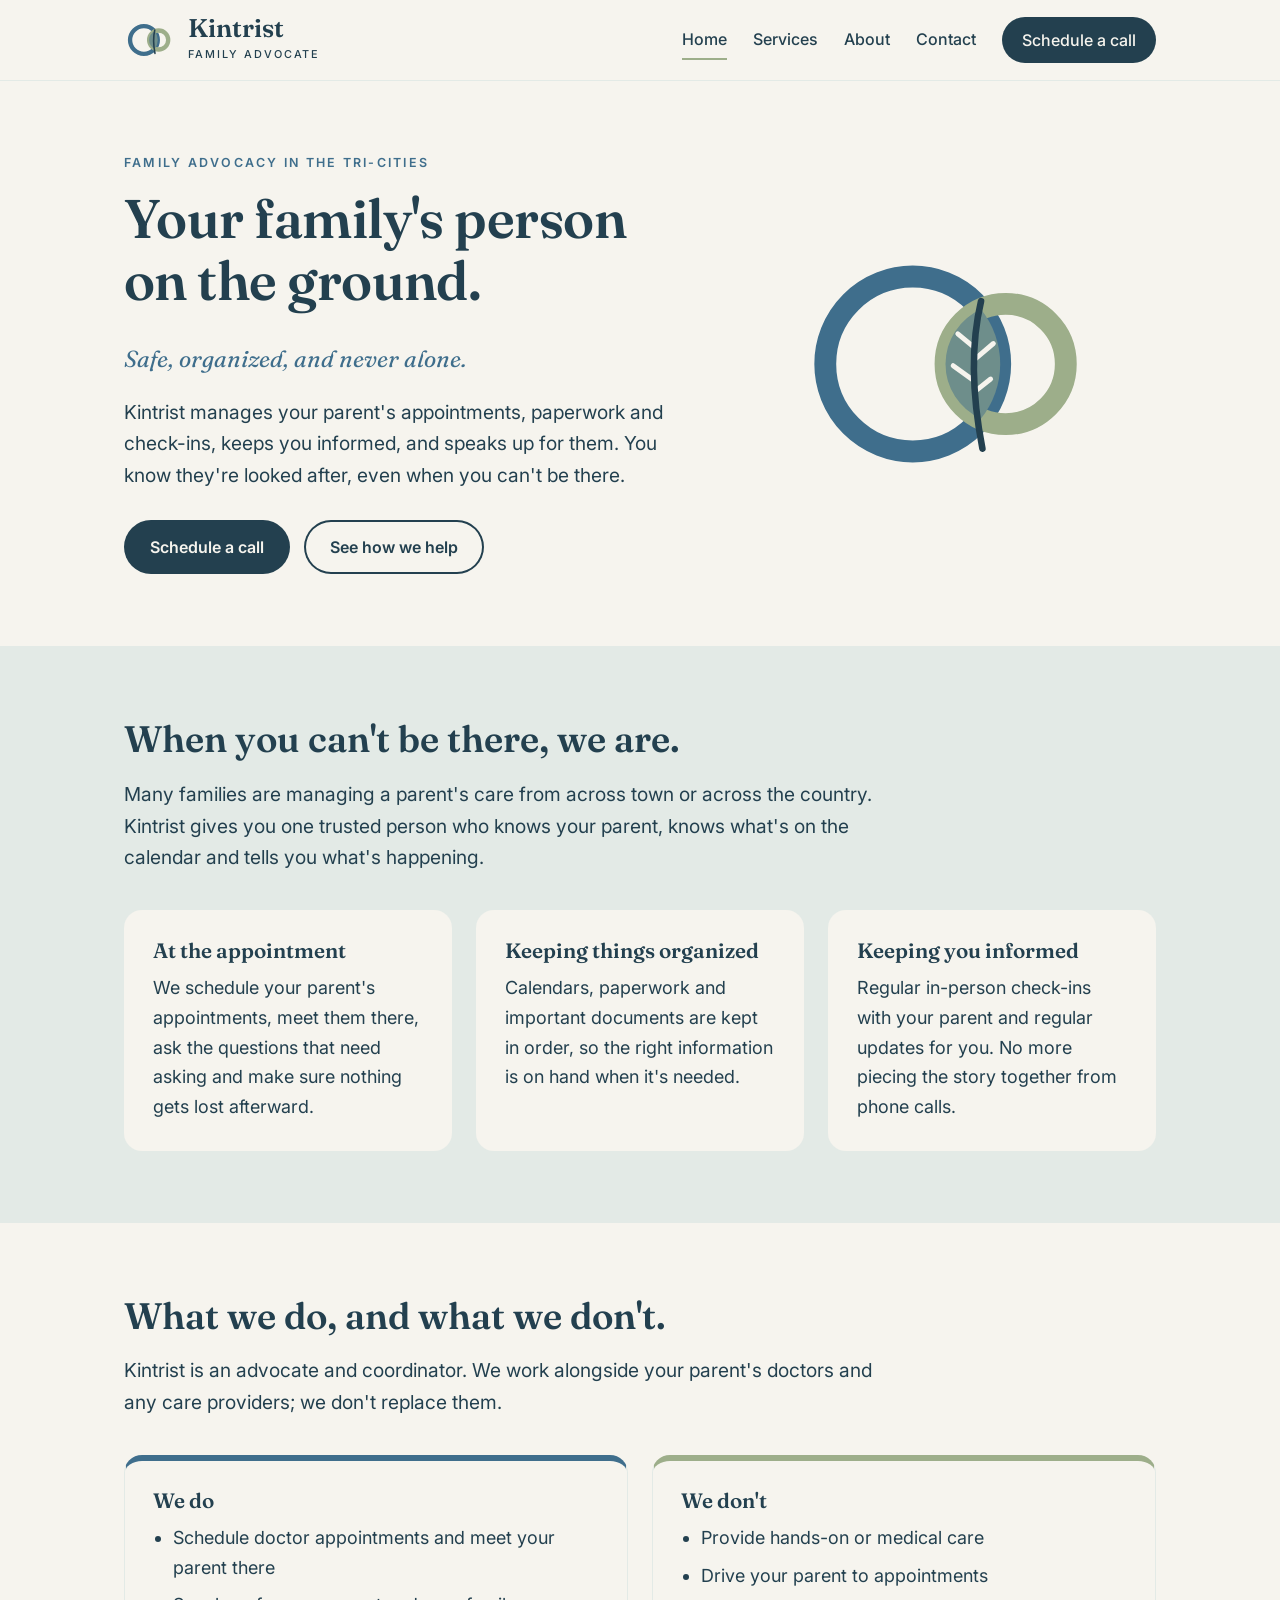
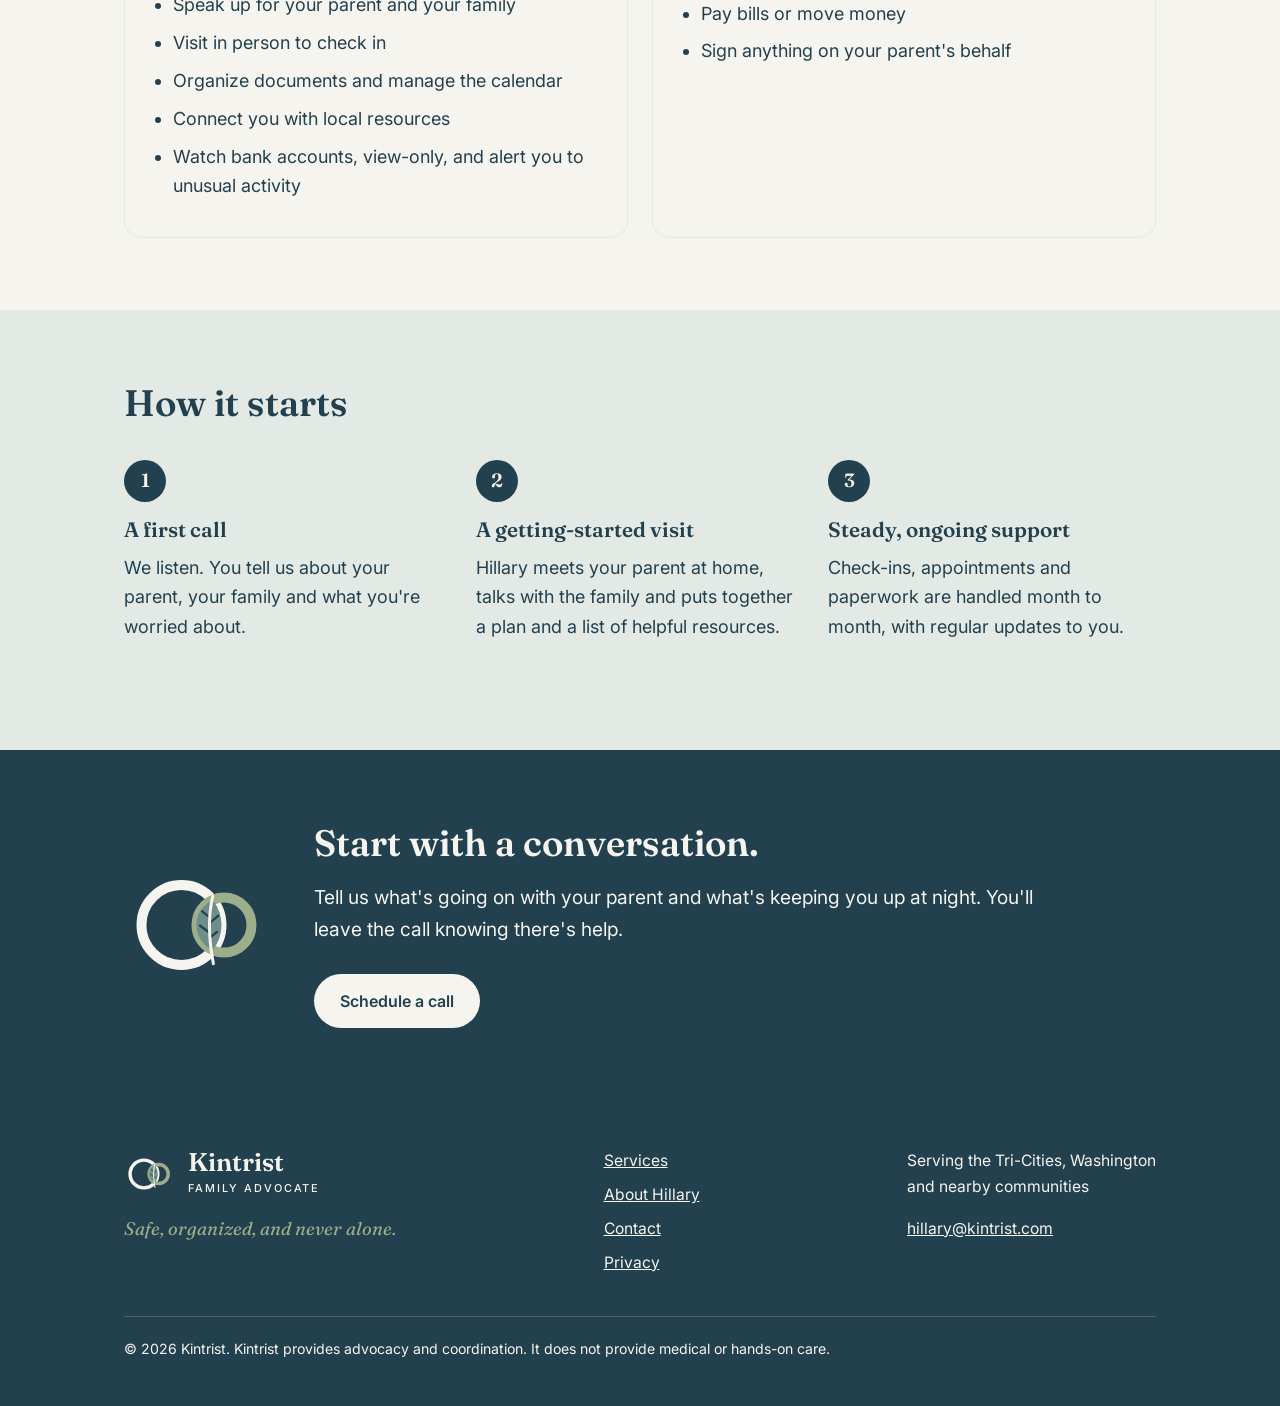
==== index.html @ 2deb4d43 "Add first draft of the Kintrist website Home, Services, About, Contact and Privacy pages in the appr" ====
<!DOCTYPE html>
<html lang="en">
<head>
  <meta charset="utf-8">
  <meta name="viewport" content="width=device-width, initial-scale=1">
  <title>Kintrist | Family Advocate in the Tri-Cities, WA</title>
  <meta name="description" content="Kintrist manages your parent's appointments, paperwork and check-ins in the Tri-Cities, keeps your family informed, and speaks up for them.">
  <link rel="icon" href="favicon.svg" type="image/svg+xml">
  <link rel="preconnect" href="https://fonts.googleapis.com">
  <link rel="preconnect" href="https://fonts.gstatic.com" crossorigin>
  <link href="https://fonts.googleapis.com/css2?family=Fraunces:ital,opsz,wght@0,9..144,600;1,9..144,400&family=Inter:wght@400;500;600&display=swap" rel="stylesheet">
  <link rel="stylesheet" href="styles.css">
</head>
<body>
  <a class="skip" href="#main">Skip to main content</a>
  <header class="site-header">
    <div class="wrap">
      <a class="lockup" href="index.html" aria-label="Kintrist, Family Advocate: home">
        <svg xmlns="http://www.w3.org/2000/svg" viewBox="0 0 120 120" aria-hidden="true">
  <circle cx="46" cy="60" r="32" fill="none" stroke="#3F6E8C" stroke-width="10"/>
  <circle cx="80" cy="60" r="22" fill="none" stroke="#9DAE8A" stroke-width="10"/>
  <path d="M70.94 39.95 A32 32 0 0 1 70.94 80.05 A22 22 0 0 1 70.94 39.95 Z" fill="#6E8E8B"/>
  <path d="M71 37 Q65.5 60 71.5 91" stroke="#23404F" stroke-width="3.6" stroke-linecap="round" fill="none"/>
</svg>
        <span><span class="lockup-name">Kintrist</span><span class="lockup-desc">Family Advocate</span></span>
      </a>
      <nav class="nav" aria-label="Main">
        <a href="index.html" aria-current="page">Home</a>
        <a href="services.html">Services</a>
        <a href="about.html">About</a>
        <a href="contact.html">Contact</a>
        <a class="button" href="contact.html">Schedule a call</a>
      </nav>
    </div>
  </header>

  <main id="main">
    <section class="hero">
      <div class="wrap">
        <div>
          <p class="eyebrow">Family advocacy in the Tri-Cities</p>
          <h1>Your family's person on the ground.</h1>
          <p class="tagline">Safe, organized, and never alone.</p>
          <p class="lead">Kintrist manages your parent's appointments, paperwork and check-ins, keeps you informed, and speaks up for them. You know they're looked after, even when you can't be there.</p>
          <div class="actions">
            <a class="button" href="contact.html">Schedule a call</a>
            <a class="button ghost" href="services.html">See how we help</a>
          </div>
        </div>
        <div class="hero-mark">
          <svg xmlns="http://www.w3.org/2000/svg" viewBox="0 0 120 120" role="img" aria-label="Kintrist logo: two overlapping rings with a feather where they meet">
  <circle cx="46" cy="60" r="32" fill="none" stroke="#3F6E8C" stroke-width="8"/>
  <circle cx="80" cy="60" r="22" fill="none" stroke="#9DAE8A" stroke-width="8"/>
  <path d="M70.94 39.95 A32 32 0 0 1 70.94 80.05 A22 22 0 0 1 70.94 39.95 Z" fill="#6E8E8B"/>
  <path d="M68.6 54 L62.5 49 M68.3 66 L60.8 60.6 M69 58 L75.5 52.5 M68.8 70 L74.5 65.5" stroke="#F6F4EE" stroke-width="1.8" stroke-linecap="round" fill="none"/>
  <path d="M71 37 Q65.5 60 71.5 91" stroke="#23404F" stroke-width="2.4" stroke-linecap="round" fill="none"/>
</svg>
        </div>
      </div>
    </section>

    <section class="soft">
      <div class="wrap">
        <h2>When you can't be there, we are.</h2>
        <p class="lead">Many families are managing a parent's care from across town or across the country. Kintrist gives you one trusted person who knows your parent, knows what's on the calendar and tells you what's happening.</p>
        <div class="grid three">
          <div class="card">
            <h3>At the appointment</h3>
            <p>We schedule your parent's appointments, meet them there, ask the questions that need asking and make sure nothing gets lost afterward.</p>
          </div>
          <div class="card">
            <h3>Keeping things organized</h3>
            <p>Calendars, paperwork and important documents are kept in order, so the right information is on hand when it's needed.</p>
          </div>
          <div class="card">
            <h3>Keeping you informed</h3>
            <p>Regular in-person check-ins with your parent and regular updates for you. No more piecing the story together from phone calls.</p>
          </div>
        </div>
      </div>
    </section>

    <section>
      <div class="wrap">
        <h2>What we do, and what we don't.</h2>
        <p class="lead">Kintrist is an advocate and coordinator. We work alongside your parent's doctors and any care providers; we don't replace them.</p>
        <div class="grid two">
          <div class="card do">
            <h3>We do</h3>
            <ul>
              <li>Schedule doctor appointments and meet your parent there</li>
              <li>Speak up for your parent and your family</li>
              <li>Visit in person to check in</li>
              <li>Organize documents and manage the calendar</li>
              <li>Connect you with local resources</li>
              <li>Watch bank accounts, view-only, and alert you to unusual activity</li>
            </ul>
          </div>
          <div class="card dont">
            <h3>We don't</h3>
            <ul>
              <li>Provide hands-on or medical care</li>
              <li>Drive your parent to appointments</li>
              <li>Pay bills or move money</li>
              <li>Sign anything on your parent's behalf</li>
            </ul>
          </div>
        </div>
      </div>
    </section>

    <section class="soft">
      <div class="wrap">
        <h2>How it starts</h2>
        <ol class="steps grid three">
          <li>
            <h3>A first call</h3>
            <p>We listen. You tell us about your parent, your family and what you're worried about.</p>
          </li>
          <li>
            <h3>A getting-started visit</h3>
            <p>Hillary meets your parent at home, talks with the family and puts together a plan and a list of helpful resources.</p>
          </li>
          <li>
            <h3>Steady, ongoing support</h3>
            <p>Check-ins, appointments and paperwork are handled month to month, with regular updates to you.</p>
          </li>
        </ol>
      </div>
    </section>

    <section class="band">
      <div class="wrap">
        <svg xmlns="http://www.w3.org/2000/svg" viewBox="0 0 120 120" role="img" aria-label="Kintrist logo">
  <circle cx="46" cy="60" r="32" fill="none" stroke="#F6F4EE" stroke-width="8"/>
  <circle cx="80" cy="60" r="22" fill="none" stroke="#9DAE8A" stroke-width="8"/>
  <path d="M70.94 39.95 A32 32 0 0 1 70.94 80.05 A22 22 0 0 1 70.94 39.95 Z" fill="#6E8E8B"/>
  <path d="M68.6 54 L62.5 49 M68.3 66 L60.8 60.6 M69 58 L75.5 52.5 M68.8 70 L74.5 65.5" stroke="#23404F" stroke-width="1.8" stroke-linecap="round" fill="none"/>
  <path d="M71 37 Q65.5 60 71.5 91" stroke="#F6F4EE" stroke-width="2.4" stroke-linecap="round" fill="none"/>
</svg>
        <div>
          <h2>Start with a conversation.</h2>
          <p class="lead">Tell us what's going on with your parent and what's keeping you up at night. You'll leave the call knowing there's help.</p>
          <div class="actions"><a class="button on-dark" href="contact.html">Schedule a call</a></div>
        </div>
      </div>
    </section>
  </main>

  <footer class="site-footer">
    <div class="wrap">
      <div>
        <a class="lockup" href="index.html" aria-label="Kintrist home">
          <svg xmlns="http://www.w3.org/2000/svg" viewBox="0 0 120 120" aria-hidden="true">
  <circle cx="46" cy="60" r="32" fill="none" stroke="#F6F4EE" stroke-width="8"/>
  <circle cx="80" cy="60" r="22" fill="none" stroke="#9DAE8A" stroke-width="8"/>
  <path d="M70.94 39.95 A32 32 0 0 1 70.94 80.05 A22 22 0 0 1 70.94 39.95 Z" fill="#6E8E8B"/>
  <path d="M68.6 54 L62.5 49 M68.3 66 L60.8 60.6 M69 58 L75.5 52.5 M68.8 70 L74.5 65.5" stroke="#23404F" stroke-width="1.8" stroke-linecap="round" fill="none"/>
  <path d="M71 37 Q65.5 60 71.5 91" stroke="#F6F4EE" stroke-width="2.4" stroke-linecap="round" fill="none"/>
</svg>
          <span><span class="lockup-name">Kintrist</span><span class="lockup-desc">Family Advocate</span></span>
        </a>
        <p class="tagline">Safe, organized, and never alone.</p>
      </div>
      <ul>
        <li><a href="services.html">Services</a></li>
        <li><a href="about.html">About Hillary</a></li>
        <li><a href="contact.html">Contact</a></li>
        <li><a href="privacy.html">Privacy</a></li>
      </ul>
      <div>
        <p>Serving the Tri-Cities, Washington<br>and nearby communities</p>
        <p><a href="mailto:hillary@kintrist.com">hillary@kintrist.com</a></p>
      </div>
      <p class="legal">&copy; 2026 Kintrist. Kintrist provides advocacy and coordination. It does not provide medical or hands-on care.</p>
    </div>
  </footer>
</body>
</html>
---- styles.css ----
/* Kintrist site styles. Brand rules: see the Kintrist Brand Identity doc. */
:root {
  --k-river: #3F6E8C;
  --k-sage: #9DAE8A;
  --k-overlap: #6E8E8B;
  --k-deep: #23404F;
  --k-linen: #F6F4EE;
  --k-mist: #E3EAE6;
  --k-font-display: 'Fraunces', Georgia, serif;
  --k-font-body: 'Inter', system-ui, -apple-system, 'Segoe UI', sans-serif;
  --k-width: 1080px;
}
*, *::before, *::after { box-sizing: border-box; }
html { -webkit-text-size-adjust: 100%; }
body {
  margin: 0;
  background: var(--k-linen);
  color: var(--k-deep);
  font-family: var(--k-font-body);
  font-size: 18px;
  line-height: 1.65;
}
img, svg { max-width: 100%; }
h1, h2, h3 { font-family: var(--k-font-display); font-weight: 600; color: var(--k-deep); line-height: 1.15; margin: 0 0 0.5em; }
h1 { font-size: clamp(2.2rem, 5vw, 3.4rem); letter-spacing: -0.01em; }
h2 { font-size: clamp(1.7rem, 3.4vw, 2.3rem); }
h3 { font-size: 1.3rem; }
p { margin: 0 0 1em; }
a { color: var(--k-river); }
a:focus-visible, button:focus-visible, input:focus-visible, textarea:focus-visible {
  outline: 3px solid var(--k-river); outline-offset: 3px;
}
.wrap { max-width: var(--k-width); margin: 0 auto; padding: 0 24px; }
.skip { position: absolute; left: -9999px; }
.skip:focus { left: 16px; top: 16px; background: var(--k-linen); padding: 8px 12px; z-index: 10; }

/* Header */
.site-header { border-bottom: 1px solid var(--k-mist); background: var(--k-linen); }
.site-header .wrap { display: flex; align-items: center; justify-content: space-between; gap: 16px 32px; flex-wrap: wrap; padding-top: 14px; padding-bottom: 14px; }
.lockup { display: flex; align-items: center; gap: 12px; text-decoration: none; color: var(--k-deep); }
.lockup svg { width: 52px; height: 52px; flex: none; }
.lockup-name { display: block; font-family: var(--k-font-display); font-weight: 600; font-size: 1.6rem; line-height: 1; }
.lockup-desc { display: block; font-size: 0.68rem; font-weight: 500; letter-spacing: 0.18em; text-transform: uppercase; margin-top: 5px; }
.nav { display: flex; align-items: center; gap: 6px 26px; flex-wrap: wrap; }
.nav a { color: var(--k-deep); text-decoration: none; font-weight: 500; font-size: 1rem; padding: 6px 0; border-bottom: 2px solid transparent; }
.nav a:hover, .nav a[aria-current="page"] { border-bottom-color: var(--k-sage); }
.nav a.button { padding: 10px 20px; border-bottom: 0; color: var(--k-linen); }

/* Buttons */
.button {
  display: inline-block; background: var(--k-deep); color: var(--k-linen);
  font-family: var(--k-font-body); font-weight: 600; font-size: 1rem;
  padding: 14px 26px; border-radius: 999px; border: 0; text-decoration: none; cursor: pointer;
}
.button:hover { background: var(--k-river); }
.button.ghost { background: transparent; color: var(--k-deep); box-shadow: inset 0 0 0 2px var(--k-deep); }
.button.ghost:hover { background: var(--k-mist); }
.button.on-dark { background: var(--k-linen); color: var(--k-deep); }
.button.on-dark:hover { background: var(--k-mist); }
.actions { display: flex; gap: 14px; flex-wrap: wrap; margin-top: 28px; }

/* Sections */
section { padding: 72px 0; }
.soft { background: var(--k-mist); }
.lead { font-size: 1.2rem; max-width: 40em; }
.tagline { font-family: var(--k-font-display); font-style: italic; font-weight: 400; font-size: 1.45rem; color: var(--k-river); margin-bottom: 0.8em; }
.eyebrow { font-size: 0.78rem; font-weight: 600; letter-spacing: 0.18em; text-transform: uppercase; color: var(--k-river); margin-bottom: 14px; }

.hero .wrap { display: grid; grid-template-columns: 1.4fr 1fr; gap: 48px; align-items: center; }
.hero-mark { display: flex; justify-content: center; }
.hero-mark svg { width: min(340px, 80%); height: auto; }
.page-head { padding: 64px 0 40px; }
.page-head + section { padding-top: 24px; }

.grid { display: grid; gap: 24px; margin-top: 36px; }
.grid.three { grid-template-columns: repeat(3, 1fr); }
.grid.two { grid-template-columns: repeat(2, 1fr); }
.card { background: var(--k-linen); border: 1px solid var(--k-mist); border-radius: 18px; padding: 28px; }
.soft .card { border-color: transparent; }
.card p:last-child, .card ul:last-child { margin-bottom: 0; }
.card ul, .plain { padding-left: 1.1em; margin: 0 0 1em; }
.card li, .plain li { margin-bottom: 0.45em; }
.price { font-family: var(--k-font-display); font-weight: 600; font-size: 2rem; line-height: 1.1; margin-bottom: 0.6em; }
.price span { font-family: var(--k-font-body); font-weight: 400; font-size: 1rem; }
.prose { max-width: 46em; }
.prose h2 { font-size: 1.5rem; margin-top: 1.6em; }
.card.do { border-top: 6px solid var(--k-river); }
.card.dont { border-top: 6px solid var(--k-sage); }

.steps { counter-reset: step; list-style: none; padding: 0; }
.steps li { counter-increment: step; position: relative; padding-top: 58px; }
.steps li::before {
  content: counter(step); position: absolute; top: 0; left: 0;
  width: 42px; height: 42px; border-radius: 50%;
  background: var(--k-deep); color: var(--k-linen);
  font-family: var(--k-font-display); font-weight: 600; font-size: 1.2rem;
  display: flex; align-items: center; justify-content: center;
}

.band { background: var(--k-deep); color: var(--k-linen); }
.band h2 { color: var(--k-linen); }
.band .wrap { display: grid; grid-template-columns: auto 1fr; gap: 40px; align-items: center; }
.band svg { width: 150px; height: 150px; }
.band .tagline { color: var(--k-sage); }

.about .wrap { display: grid; grid-template-columns: 1fr 1.6fr; gap: 48px; align-items: start; }
.portrait { background: var(--k-mist); border-radius: 18px; aspect-ratio: 4 / 5; display: flex; align-items: center; justify-content: center; }
.portrait svg { width: 60%; height: auto; }
blockquote { margin: 28px 0; padding-left: 22px; border-left: 4px solid var(--k-sage); font-family: var(--k-font-display); font-style: italic; font-size: 1.3rem; line-height: 1.4; }

/* Contact */
.contact .wrap { display: grid; grid-template-columns: 1fr 1.3fr; gap: 48px; align-items: start; }
form { display: grid; gap: 18px; }
label { font-weight: 500; display: grid; gap: 6px; }
input, textarea {
  font: inherit; color: var(--k-deep); background: #fff;
  border: 1px solid #b9c5c1; border-radius: 10px; padding: 12px 14px; width: 100%;
}
textarea { min-height: 140px; resize: vertical; }
.note { font-size: 0.95rem; }
.form-status { background: var(--k-mist); border-radius: 10px; padding: 14px 16px; }
.form-status[hidden] { display: none; }

/* Footer */
.site-footer { background: var(--k-deep); color: var(--k-linen); padding: 48px 0 32px; font-size: 0.98rem; }
.site-footer .wrap { display: flex; justify-content: space-between; gap: 32px; flex-wrap: wrap; }
.site-footer a { color: var(--k-linen); }
.site-footer .lockup { color: var(--k-linen); }
.site-footer .tagline { color: var(--k-sage); font-size: 1.15rem; margin: 14px 0 0; }
.site-footer ul { list-style: none; margin: 0; padding: 0; display: grid; gap: 8px; }
.site-footer .legal { width: 100%; border-top: 1px solid rgba(246, 244, 238, 0.2); padding-top: 20px; margin-top: 8px; font-size: 0.88rem; }

@media (max-width: 820px) {
  body { font-size: 17px; }
  section { padding: 52px 0; }
  .hero .wrap, .about .wrap, .contact .wrap, .band .wrap { grid-template-columns: 1fr; }
  .hero-mark { order: -1; }
  .hero-mark svg { width: 180px; }
  .grid.three, .grid.two { grid-template-columns: 1fr; }
  .portrait { max-width: 320px; }
  .band svg { width: 110px; height: 110px; }
}
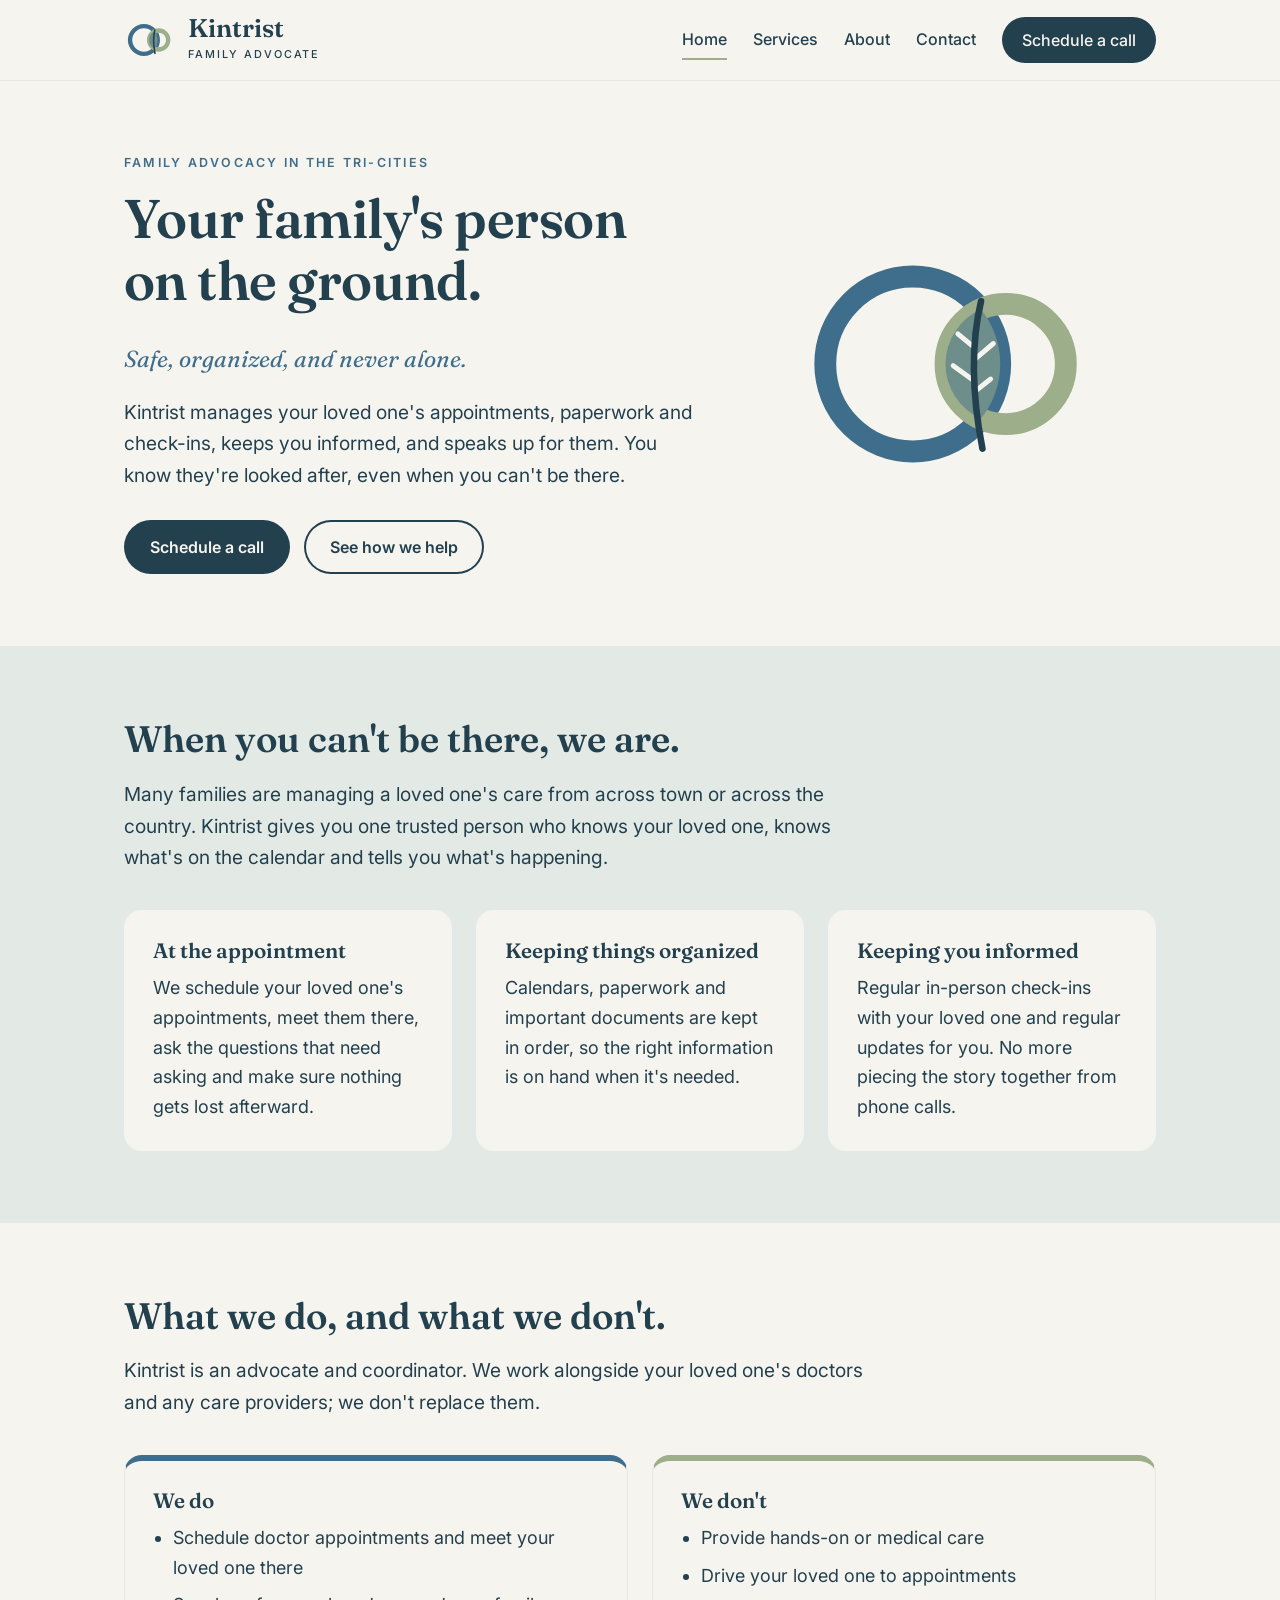
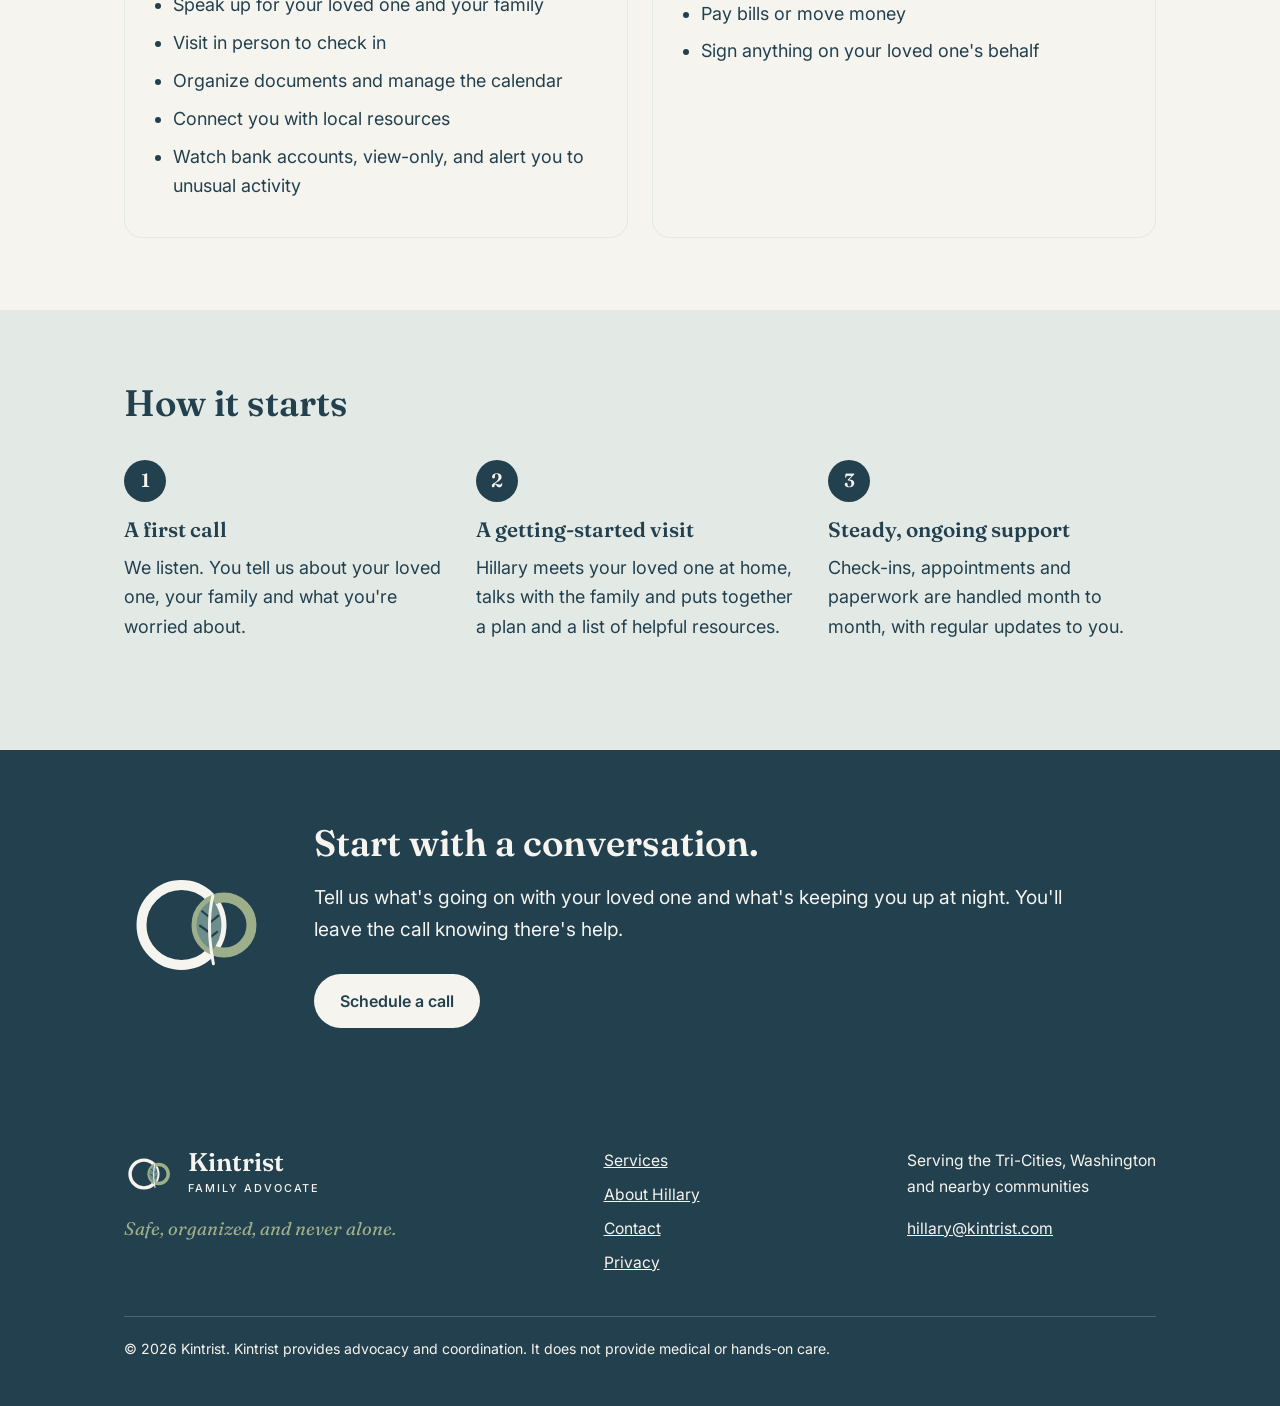
==== commit 9ebcd9ba: "Say "loved one" instead of "parent" across the site Co-Authored-By: Claude Fable 5.2 <noreply@anthro" ====
--- a/index.html
+++ b/index.html
@@ -4,7 +4,7 @@
   <meta charset="utf-8">
   <meta name="viewport" content="width=device-width, initial-scale=1">
   <title>Kintrist | Family Advocate in the Tri-Cities, WA</title>
-  <meta name="description" content="Kintrist manages your parent's appointments, paperwork and check-ins in the Tri-Cities, keeps your family informed, and speaks up for them.">
+  <meta name="description" content="Kintrist manages your loved one's appointments, paperwork and check-ins in the Tri-Cities, keeps your family informed, and speaks up for them.">
   <link rel="icon" href="favicon.svg" type="image/svg+xml">
   <link rel="preconnect" href="https://fonts.googleapis.com">
   <link rel="preconnect" href="https://fonts.gstatic.com" crossorigin>
@@ -41,7 +41,7 @@
           <p class="eyebrow">Family advocacy in the Tri-Cities</p>
           <h1>Your family's person on the ground.</h1>
           <p class="tagline">Safe, organized, and never alone.</p>
-          <p class="lead">Kintrist manages your parent's appointments, paperwork and check-ins, keeps you informed, and speaks up for them. You know they're looked after, even when you can't be there.</p>
+          <p class="lead">Kintrist manages your loved one's appointments, paperwork and check-ins, keeps you informed, and speaks up for them. You know they're looked after, even when you can't be there.</p>
           <div class="actions">
             <a class="button" href="contact.html">Schedule a call</a>
             <a class="button ghost" href="services.html">See how we help</a>
@@ -62,11 +62,11 @@
     <section class="soft">
       <div class="wrap">
         <h2>When you can't be there, we are.</h2>
-        <p class="lead">Many families are managing a parent's care from across town or across the country. Kintrist gives you one trusted person who knows your parent, knows what's on the calendar and tells you what's happening.</p>
+        <p class="lead">Many families are managing a loved one's care from across town or across the country. Kintrist gives you one trusted person who knows your loved one, knows what's on the calendar and tells you what's happening.</p>
         <div class="grid three">
           <div class="card">
             <h3>At the appointment</h3>
-            <p>We schedule your parent's appointments, meet them there, ask the questions that need asking and make sure nothing gets lost afterward.</p>
+            <p>We schedule your loved one's appointments, meet them there, ask the questions that need asking and make sure nothing gets lost afterward.</p>
           </div>
           <div class="card">
             <h3>Keeping things organized</h3>
@@ -74,7 +74,7 @@
           </div>
           <div class="card">
             <h3>Keeping you informed</h3>
-            <p>Regular in-person check-ins with your parent and regular updates for you. No more piecing the story together from phone calls.</p>
+            <p>Regular in-person check-ins with your loved one and regular updates for you. No more piecing the story together from phone calls.</p>
           </div>
         </div>
       </div>
@@ -83,13 +83,13 @@
     <section>
       <div class="wrap">
         <h2>What we do, and what we don't.</h2>
-        <p class="lead">Kintrist is an advocate and coordinator. We work alongside your parent's doctors and any care providers; we don't replace them.</p>
+        <p class="lead">Kintrist is an advocate and coordinator. We work alongside your loved one's doctors and any care providers; we don't replace them.</p>
         <div class="grid two">
           <div class="card do">
             <h3>We do</h3>
             <ul>
-              <li>Schedule doctor appointments and meet your parent there</li>
-              <li>Speak up for your parent and your family</li>
+              <li>Schedule doctor appointments and meet your loved one there</li>
+              <li>Speak up for your loved one and your family</li>
               <li>Visit in person to check in</li>
               <li>Organize documents and manage the calendar</li>
               <li>Connect you with local resources</li>
@@ -100,9 +100,9 @@
             <h3>We don't</h3>
             <ul>
               <li>Provide hands-on or medical care</li>
-              <li>Drive your parent to appointments</li>
+              <li>Drive your loved one to appointments</li>
               <li>Pay bills or move money</li>
-              <li>Sign anything on your parent's behalf</li>
+              <li>Sign anything on your loved one's behalf</li>
             </ul>
           </div>
         </div>
@@ -115,11 +115,11 @@
         <ol class="steps grid three">
           <li>
             <h3>A first call</h3>
-            <p>We listen. You tell us about your parent, your family and what you're worried about.</p>
+            <p>We listen. You tell us about your loved one, your family and what you're worried about.</p>
           </li>
           <li>
             <h3>A getting-started visit</h3>
-            <p>Hillary meets your parent at home, talks with the family and puts together a plan and a list of helpful resources.</p>
+            <p>Hillary meets your loved one at home, talks with the family and puts together a plan and a list of helpful resources.</p>
           </li>
           <li>
             <h3>Steady, ongoing support</h3>
@@ -140,7 +140,7 @@
 </svg>
         <div>
           <h2>Start with a conversation.</h2>
-          <p class="lead">Tell us what's going on with your parent and what's keeping you up at night. You'll leave the call knowing there's help.</p>
+          <p class="lead">Tell us what's going on with your loved one and what's keeping you up at night. You'll leave the call knowing there's help.</p>
           <div class="actions"><a class="button on-dark" href="contact.html">Schedule a call</a></div>
         </div>
       </div>
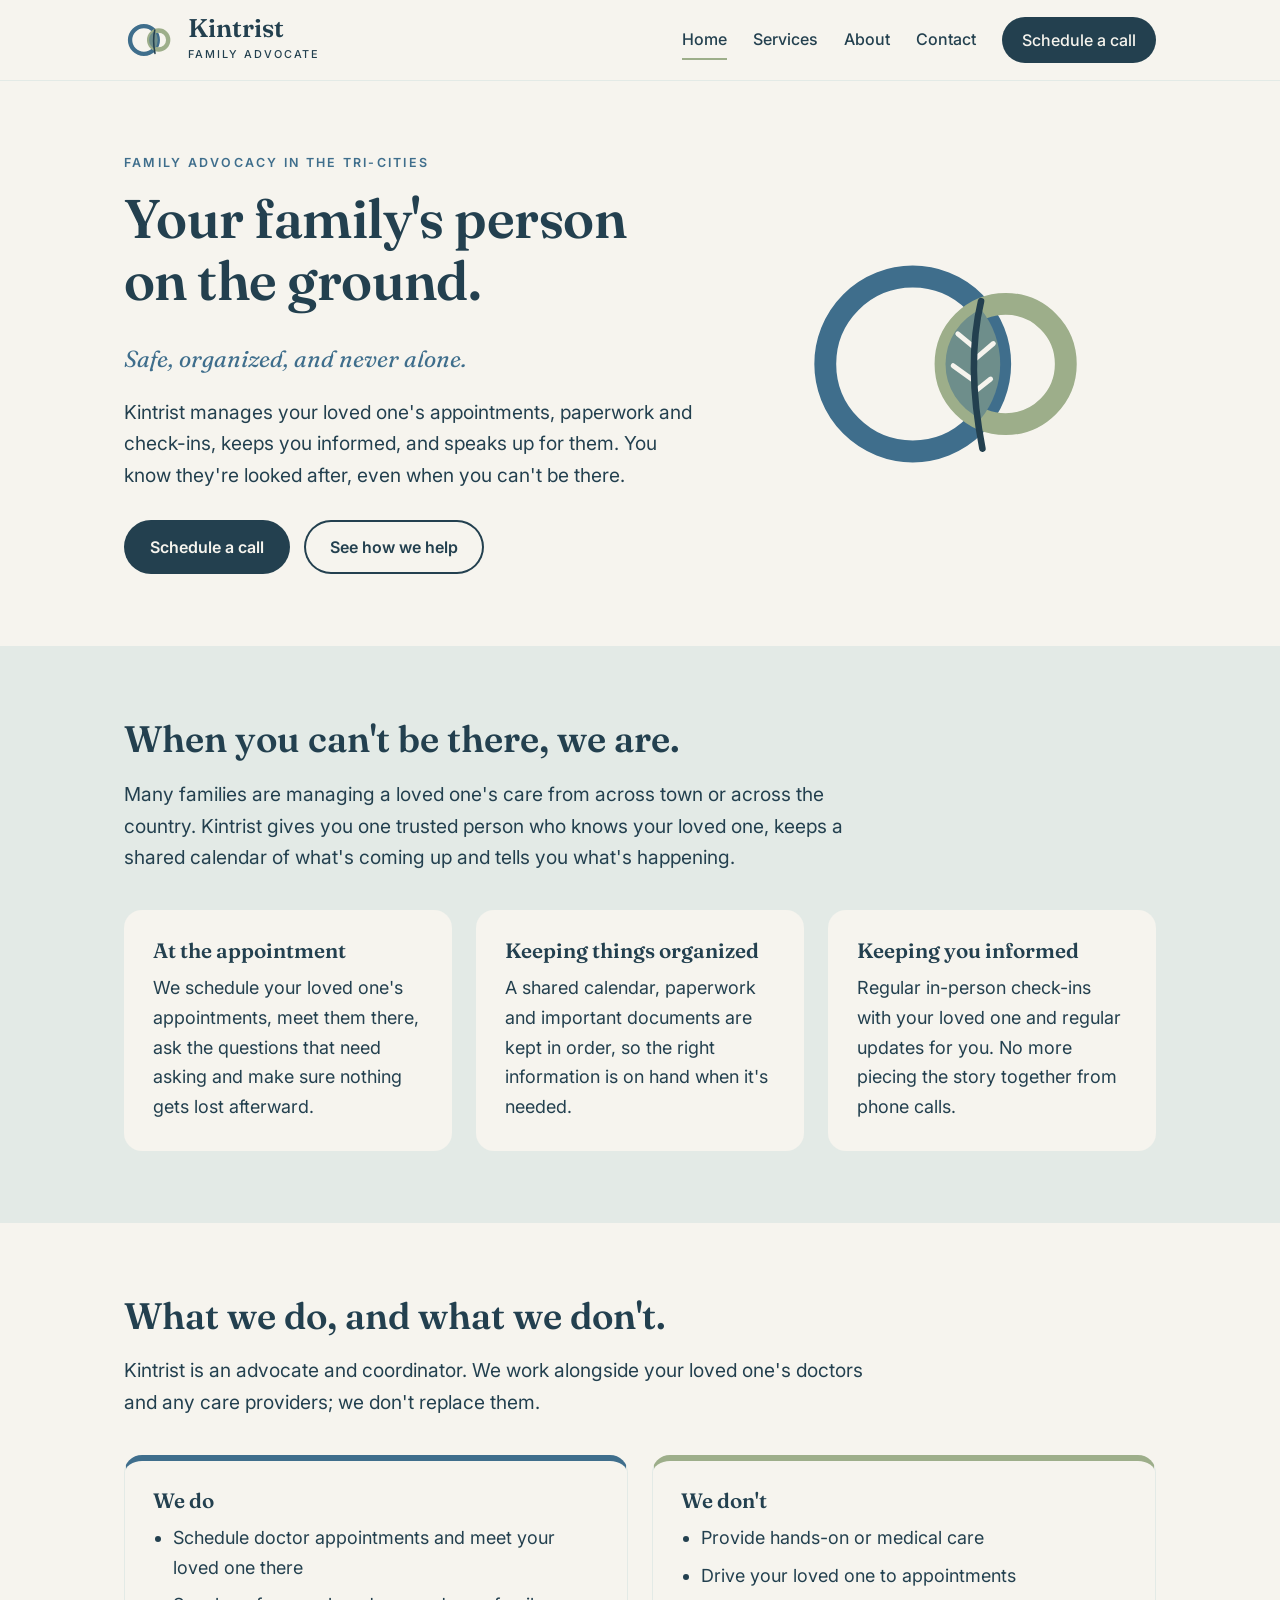
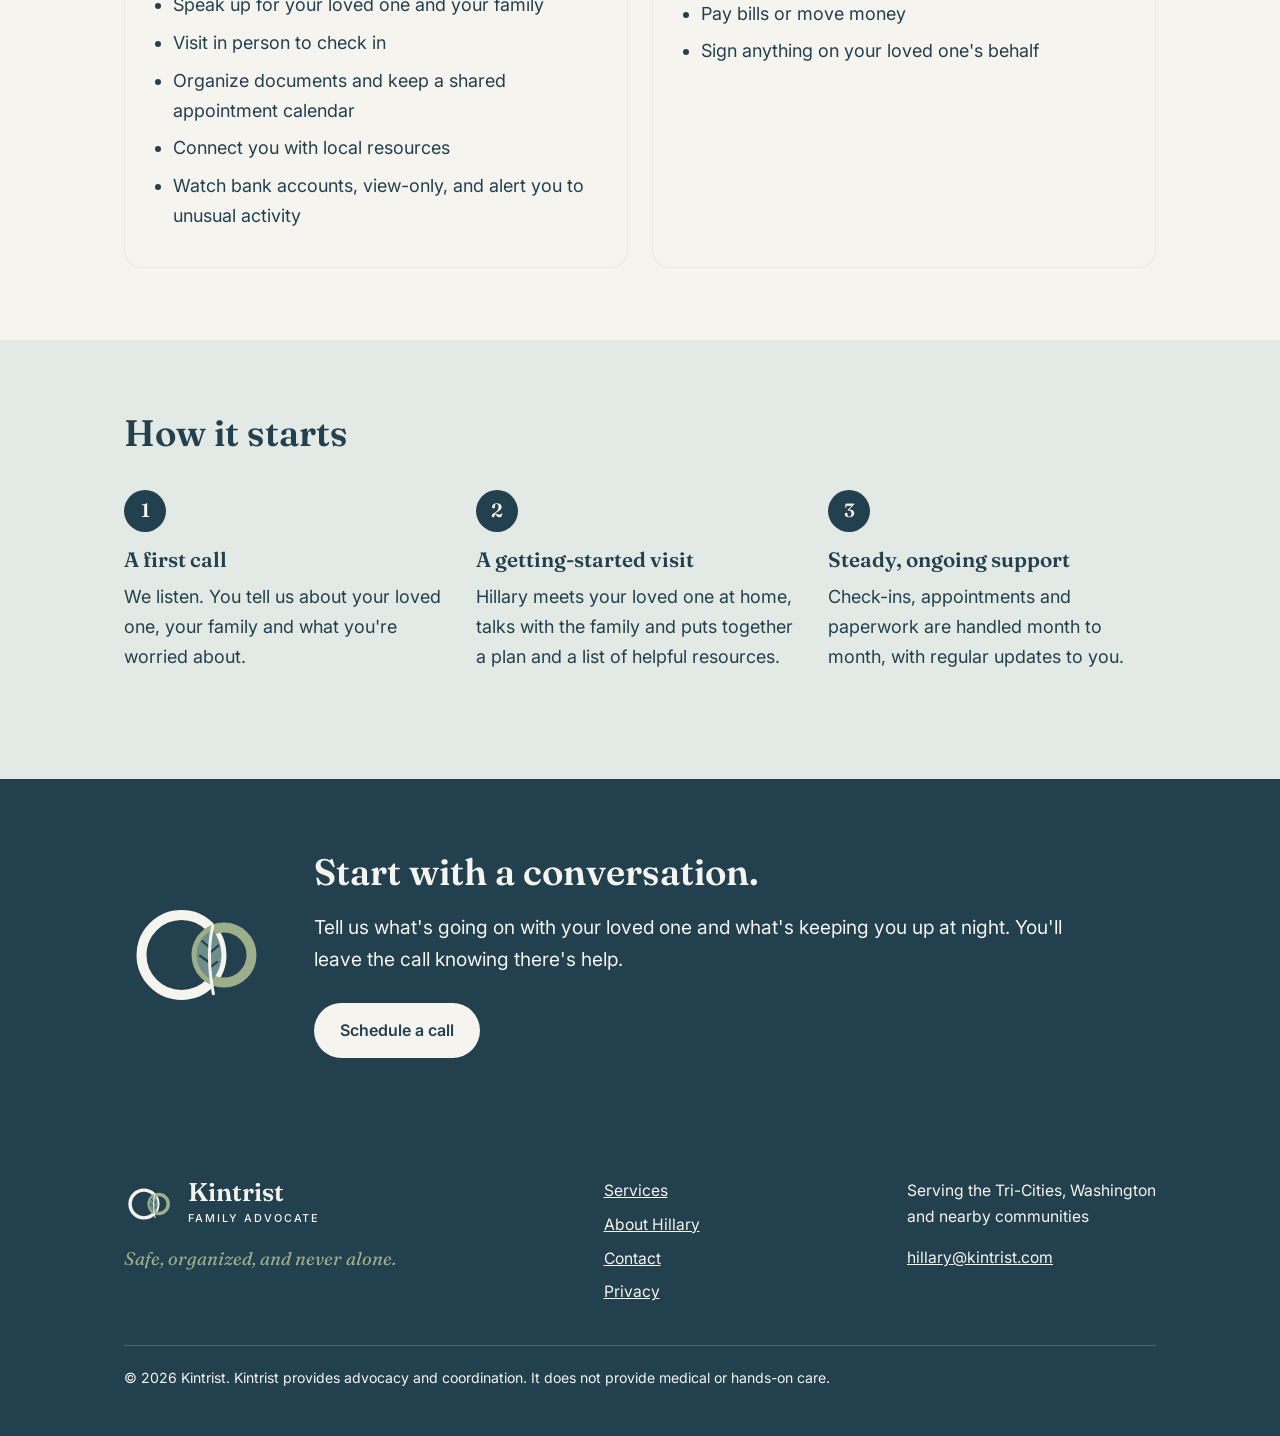
==== commit e1347f82: "Describe the calendar as a shared calendar throughout Co-Authored-By: Claude Fable 5.2 <noreply@anth" ====
--- a/index.html
+++ b/index.html
@@ -62,7 +62,7 @@
     <section class="soft">
       <div class="wrap">
         <h2>When you can't be there, we are.</h2>
-        <p class="lead">Many families are managing a loved one's care from across town or across the country. Kintrist gives you one trusted person who knows your loved one, knows what's on the calendar and tells you what's happening.</p>
+        <p class="lead">Many families are managing a loved one's care from across town or across the country. Kintrist gives you one trusted person who knows your loved one, keeps a shared calendar of what's coming up and tells you what's happening.</p>
         <div class="grid three">
           <div class="card">
             <h3>At the appointment</h3>
@@ -70,7 +70,7 @@
           </div>
           <div class="card">
             <h3>Keeping things organized</h3>
-            <p>Calendars, paperwork and important documents are kept in order, so the right information is on hand when it's needed.</p>
+            <p>A shared calendar, paperwork and important documents are kept in order, so the right information is on hand when it's needed.</p>
           </div>
           <div class="card">
             <h3>Keeping you informed</h3>
@@ -91,7 +91,7 @@
               <li>Schedule doctor appointments and meet your loved one there</li>
               <li>Speak up for your loved one and your family</li>
               <li>Visit in person to check in</li>
-              <li>Organize documents and manage the calendar</li>
+              <li>Organize documents and keep a shared appointment calendar</li>
               <li>Connect you with local resources</li>
               <li>Watch bank accounts, view-only, and alert you to unusual activity</li>
             </ul>
--- a/styles.css
+++ b/styles.css
@@ -71,6 +71,7 @@
 .hero-mark svg { width: min(340px, 80%); height: auto; }
 .page-head { padding: 64px 0 40px; }
 .page-head + section { padding-top: 24px; }
+.page-head + section.soft { padding-top: 72px; }
 
 .grid { display: grid; gap: 24px; margin-top: 36px; }
 .grid.three { grid-template-columns: repeat(3, 1fr); }
@@ -130,7 +131,25 @@
 .site-footer ul { list-style: none; margin: 0; padding: 0; display: grid; gap: 8px; }
 .site-footer .legal { width: 100%; border-top: 1px solid rgba(246, 244, 238, 0.2); padding-top: 20px; margin-top: 8px; font-size: 0.88rem; }
 
+.table-wrap { background: var(--k-linen); border-radius: 18px; padding: 8px 20px; margin-top: 36px; overflow-x: auto; }
+.packages { width: 100%; border-collapse: collapse; table-layout: fixed; }
+.packages th, .packages td { padding: 14px 10px; text-align: center; vertical-align: middle; border-bottom: 1px solid var(--k-mist); }
+.packages tbody tr:last-child th, .packages tbody tr:last-child td { border-bottom: 0; }
+.packages thead th { font-family: var(--k-font-display); font-weight: 600; font-size: 1.3rem; vertical-align: bottom; border-bottom: 2px solid var(--k-deep); }
+.packages thead td { width: 28%; border-bottom: 2px solid var(--k-deep); }
+.packages .price { display: block; margin: 4px 0 0; font-size: 1.7rem; }
+.packages .price span { display: block; }
+.packages tbody th { text-align: left; font-weight: 500; }
+.packages .yes { color: var(--k-river); font-size: 1.5rem; font-weight: 600; line-height: 1; }
+.packages .no { color: var(--k-deep); opacity: 0.55; }
 @media (max-width: 820px) {
+  .table-wrap { padding: 4px 8px; }
+  .packages { font-size: 0.85rem; }
+  .packages th, .packages td { padding: 10px 4px; }
+  .packages thead th { font-size: 0.8rem; }
+  .packages thead td { width: 25%; }
+  .packages .price { font-size: 1.15rem; }
+  .packages .price span { font-size: 0.75rem; }
   body { font-size: 17px; }
   section { padding: 52px 0; }
   .hero .wrap, .about .wrap, .contact .wrap, .band .wrap { grid-template-columns: 1fr; }
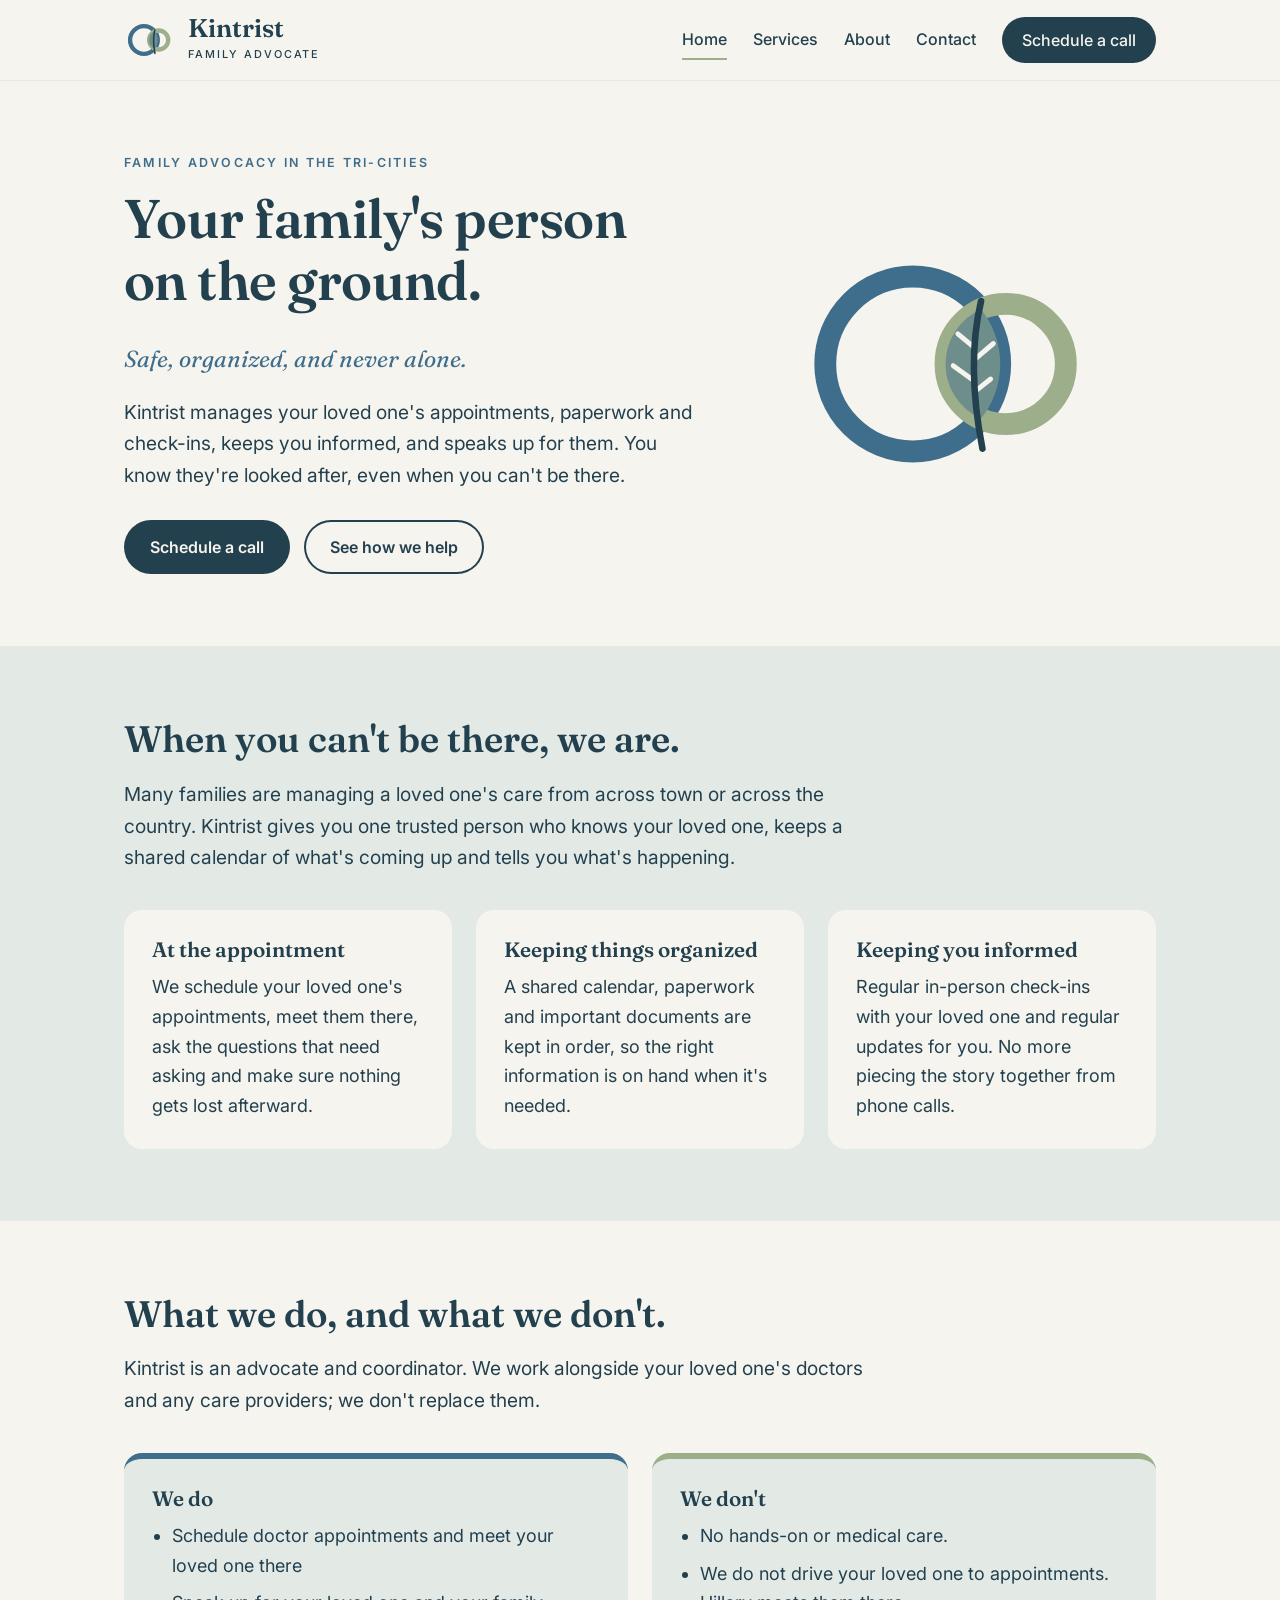
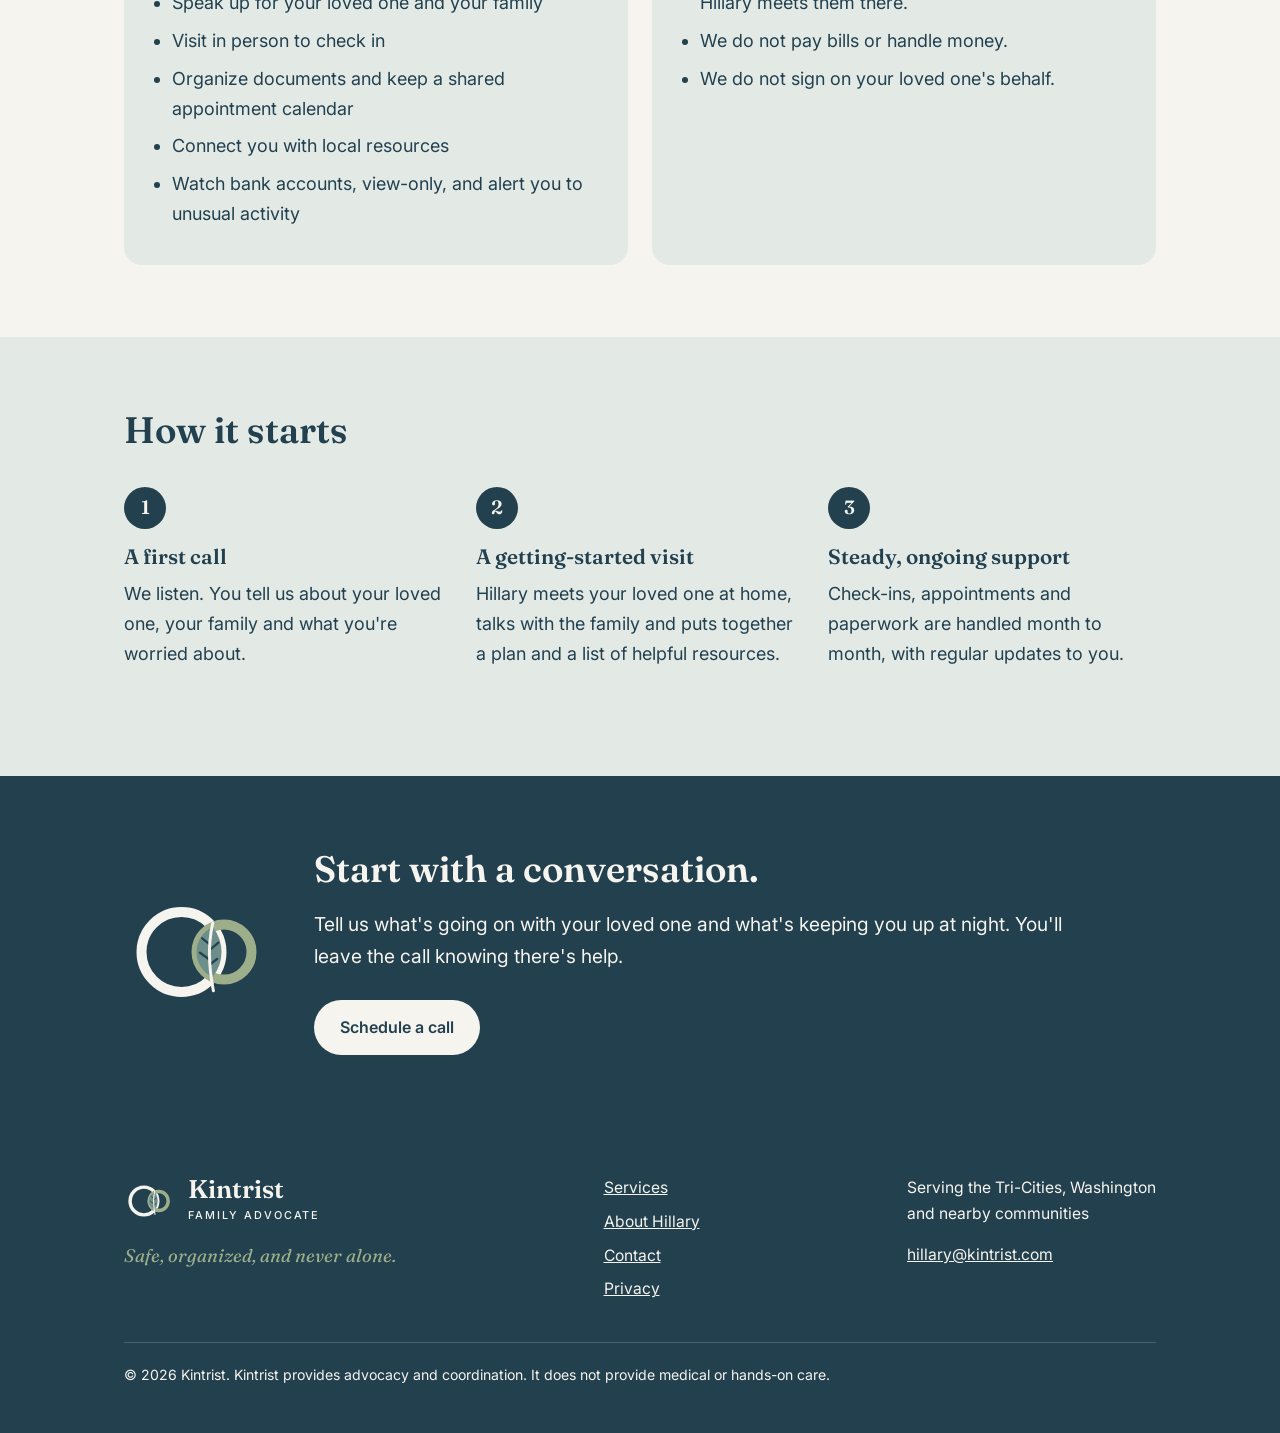
==== commit 67ba745e: "Match the home page 'We don't' list to the Services page wording Co-Authored-By: Claude Fable 5.2 <n" ====
--- a/index.html
+++ b/index.html
@@ -99,10 +99,10 @@
           <div class="card dont">
             <h3>We don't</h3>
             <ul>
-              <li>Provide hands-on or medical care</li>
-              <li>Drive your loved one to appointments</li>
-              <li>Pay bills or move money</li>
-              <li>Sign anything on your loved one's behalf</li>
+              <li>No hands-on or medical care.</li>
+              <li>We do not drive your loved one to appointments. Hillary meets them there.</li>
+              <li>We do not pay bills or handle money.</li>
+              <li>We do not sign on your loved one's behalf.</li>
             </ul>
           </div>
         </div>
--- a/styles.css
+++ b/styles.css
@@ -76,8 +76,8 @@
 .grid { display: grid; gap: 24px; margin-top: 36px; }
 .grid.three { grid-template-columns: repeat(3, 1fr); }
 .grid.two { grid-template-columns: repeat(2, 1fr); }
-.card { background: var(--k-linen); border: 1px solid var(--k-mist); border-radius: 18px; padding: 28px; }
-.soft .card { border-color: transparent; }
+.card { background: var(--k-mist); border-radius: 18px; padding: 28px; }
+.soft .card { background: var(--k-linen); }
 .card p:last-child, .card ul:last-child { margin-bottom: 0; }
 .card ul, .plain { padding-left: 1.1em; margin: 0 0 1em; }
 .card li, .plain li { margin-bottom: 0.45em; }
@@ -119,7 +119,7 @@
 }
 textarea { min-height: 140px; resize: vertical; }
 .note { font-size: 0.95rem; }
-.form-status { background: var(--k-mist); border-radius: 10px; padding: 14px 16px; }
+.form-status { background: var(--k-linen); border-radius: 10px; padding: 14px 16px; }
 .form-status[hidden] { display: none; }
 
 /* Footer */
